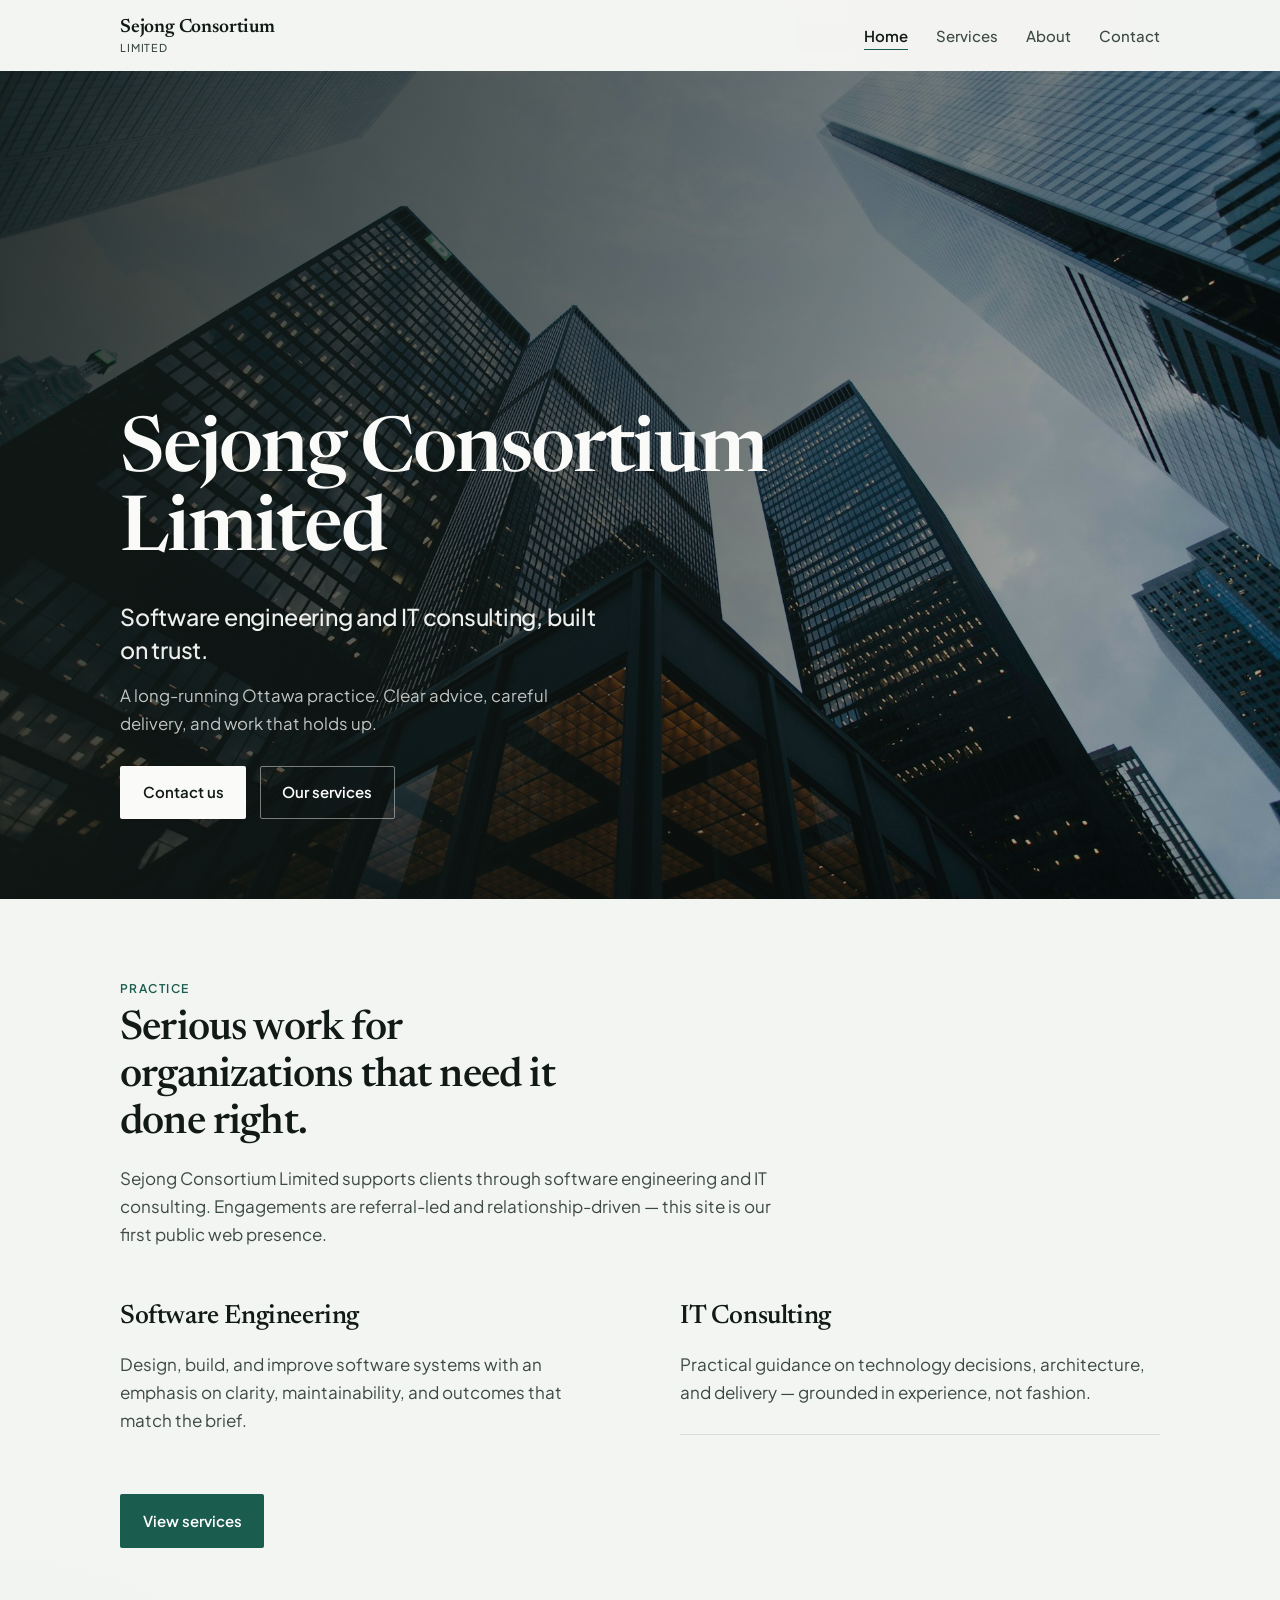
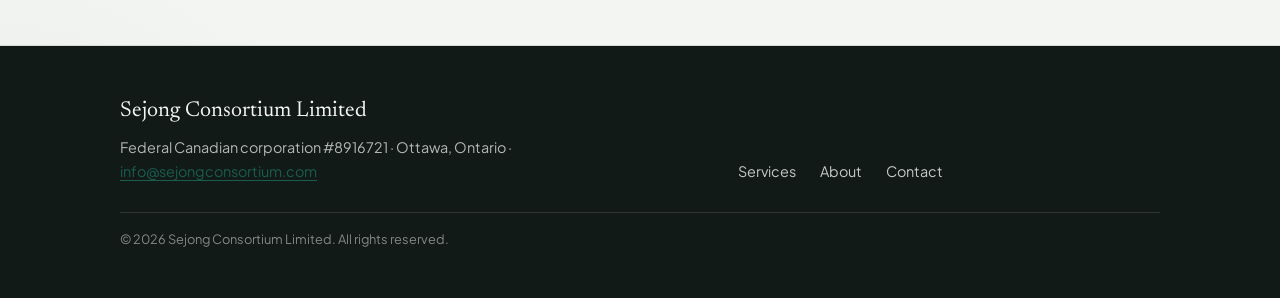
==== index.html @ 452aafc7 "Add Sejong Consortium corporate static site for GitHub Pages Plain HTML/CSS/JS marketing site (Home," ====
<!DOCTYPE html>
<html lang="en">
  <head>
    <meta charset="utf-8" />
    <meta name="viewport" content="width=device-width, initial-scale=1" />
    <title>Sejong Consortium Limited — Software Engineering &amp; IT Consulting</title>
    <meta
      name="description"
      content="Sejong Consortium Limited provides software engineering and IT consulting from Ottawa, Ontario. Federal Canadian corporation #8916721."
    />
    <link rel="canonical" href="https://sejongconsortium.com/" />
    <link rel="preconnect" href="https://fonts.googleapis.com" />
    <link rel="preconnect" href="https://fonts.gstatic.com" crossorigin />
    <link
      href="https://fonts.googleapis.com/css2?family=Newsreader:opsz,wght@6..72,500;6..72,550;6..72,600&family=Plus+Jakarta+Sans:wght@400;500;600;700&display=swap"
      rel="stylesheet"
    />
    <link rel="stylesheet" href="css/styles.css" />
  </head>
  <body>
    <a class="skip-link" href="#main">Skip to content</a>
    <header class="site-header">
      <div class="header-inner">
        <a class="logo" href="index.html">
          Sejong Consortium
          <span>Limited</span>
        </a>
        <button
          class="nav-toggle"
          type="button"
          aria-expanded="false"
          aria-controls="site-nav"
        >
          Menu
        </button>
        <nav class="site-nav" id="site-nav" aria-label="Primary">
          <ul>
            <li><a href="index.html" aria-current="page">Home</a></li>
            <li><a href="services.html">Services</a></li>
            <li><a href="about.html">About</a></li>
            <li><a href="contact.html">Contact</a></li>
          </ul>
        </nav>
      </div>
    </header>

    <main id="main">
      <section class="hero" aria-label="Introduction">
        <div class="hero-media">
          <img
            src="assets/hero.jpg"
            alt="Modern glass office architecture against a clear sky"
            width="2000"
            height="1333"
            fetchpriority="high"
          />
        </div>
        <div class="hero-content">
          <p class="hero-brand">Sejong Consortium Limited</p>
          <h1>Software engineering and IT consulting, built on trust.</h1>
          <p class="hero-lead">
            A long-running Ottawa practice. Clear advice, careful delivery, and
            work that holds up.
          </p>
          <div class="cta-row">
            <a class="btn btn-primary" href="contact.html">Contact us</a>
            <a class="btn btn-ghost" href="services.html">Our services</a>
          </div>
        </div>
      </section>

      <section class="section">
        <p class="section-label">Practice</p>
        <h2>Serious work for organizations that need it done right.</h2>
        <p class="section-intro">
          Sejong Consortium Limited supports clients through software
          engineering and IT consulting. Engagements are referral-led and
          relationship-driven — this site is our first public web presence.
        </p>
        <div class="split">
          <div class="service-block" style="border-top: none; padding-top: 0">
            <h3>Software Engineering</h3>
            <p>
              Design, build, and improve software systems with an emphasis on
              clarity, maintainability, and outcomes that match the brief.
            </p>
          </div>
          <div class="service-block" style="border-top: none; padding-top: 0">
            <h3>IT Consulting</h3>
            <p>
              Practical guidance on technology decisions, architecture, and
              delivery — grounded in experience, not fashion.
            </p>
          </div>
        </div>
        <p style="margin-top: 2rem">
          <a class="btn btn-accent" href="services.html">View services</a>
        </p>
      </section>
    </main>

    <footer class="site-footer">
      <div class="footer-inner">
        <div>
          <p class="footer-brand">Sejong Consortium Limited</p>
          <p class="footer-meta">
            Federal Canadian corporation #8916721 · Ottawa, Ontario ·
            <a href="mailto:info@sejongconsortium.com">info@sejongconsortium.com</a>
          </p>
        </div>
        <nav class="footer-links" aria-label="Footer">
          <a href="services.html">Services</a>
          <a href="about.html">About</a>
          <a href="contact.html">Contact</a>
        </nav>
        <p class="footer-copy">
          © <span id="y"></span> Sejong Consortium Limited. All rights reserved.
        </p>
      </div>
    </footer>
    <script>
      document.getElementById("y").textContent = new Date().getFullYear();
    </script>
    <script src="js/main.js" defer></script>
  </body>
</html>
---- css/styles.css ----
/* Sejong Consortium Limited — site styles */

:root {
  --ink: #121a17;
  --ink-muted: #3d4a44;
  --paper: #f3f5f2;
  --paper-elevated: #fafbf9;
  --line: #d5dbd6;
  --accent: #1a5c4e;
  --accent-hover: #13463b;
  --accent-soft: #e4efeb;
  --hero-overlay: linear-gradient(
    105deg,
    rgba(18, 26, 23, 0.88) 0%,
    rgba(18, 26, 23, 0.62) 48%,
    rgba(18, 26, 23, 0.28) 100%
  );
  --font-display: "Newsreader", "Times New Roman", serif;
  --font-body: "Plus Jakarta Sans", "Segoe UI", sans-serif;
  --space-xs: 0.5rem;
  --space-sm: 1rem;
  --space-md: 1.75rem;
  --space-lg: 3rem;
  --space-xl: 5rem;
  --space-2xl: 7.5rem;
  --max: 68rem;
  --radius: 2px;
  --focus: 0 0 0 3px rgba(26, 92, 78, 0.45);
  --ease: cubic-bezier(0.22, 1, 0.36, 1);
}

*,
*::before,
*::after {
  box-sizing: border-box;
}

html {
  scroll-behavior: smooth;
}

@media (prefers-reduced-motion: reduce) {
  html {
    scroll-behavior: auto;
  }

  *,
  *::before,
  *::after {
    animation-duration: 0.01ms !important;
    animation-iteration-count: 1 !important;
    transition-duration: 0.01ms !important;
  }
}

body {
  margin: 0;
  font-family: var(--font-body);
  font-size: 1.0625rem;
  line-height: 1.65;
  color: var(--ink);
  background:
    radial-gradient(ellipse 80% 50% at 100% 0%, rgba(26, 92, 78, 0.07), transparent 55%),
    radial-gradient(ellipse 60% 40% at 0% 100%, rgba(18, 26, 23, 0.04), transparent 50%),
    var(--paper);
  min-height: 100vh;
  display: flex;
  flex-direction: column;
}

img {
  max-width: 100%;
  height: auto;
  display: block;
}

a {
  color: var(--accent);
  text-decoration-thickness: 1px;
  text-underline-offset: 0.18em;
}

a:hover {
  color: var(--accent-hover);
}

a:focus-visible,
button:focus-visible {
  outline: none;
  box-shadow: var(--focus);
}

.skip-link {
  position: absolute;
  left: var(--space-sm);
  top: -100px;
  z-index: 1000;
  background: var(--ink);
  color: var(--paper);
  padding: 0.75rem 1rem;
  font-weight: 600;
}

.skip-link:focus {
  top: var(--space-sm);
}

.site-header {
  position: sticky;
  top: 0;
  z-index: 50;
  background: rgba(243, 245, 242, 0.92);
  backdrop-filter: blur(10px);
  border-bottom: 1px solid transparent;
  transition: border-color 0.3s var(--ease), background 0.3s var(--ease);
}

.site-header.is-scrolled {
  border-bottom-color: var(--line);
}

.header-inner {
  max-width: var(--max);
  margin: 0 auto;
  padding: 1rem 1.5rem;
  display: flex;
  align-items: center;
  justify-content: space-between;
  gap: var(--space-md);
}

.logo {
  font-family: var(--font-display);
  font-size: 1.2rem;
  font-weight: 600;
  letter-spacing: -0.01em;
  color: var(--ink);
  text-decoration: none;
  line-height: 1.2;
}

.logo span {
  display: block;
  font-family: var(--font-body);
  font-size: 0.68rem;
  font-weight: 500;
  letter-spacing: 0.08em;
  text-transform: uppercase;
  color: var(--ink-muted);
  margin-top: 0.15rem;
}

.nav-toggle {
  display: none;
  background: transparent;
  border: 1px solid var(--line);
  border-radius: var(--radius);
  padding: 0.55rem 0.75rem;
  font: inherit;
  font-size: 0.875rem;
  font-weight: 600;
  color: var(--ink);
  cursor: pointer;
}

.site-nav ul {
  list-style: none;
  margin: 0;
  padding: 0;
  display: flex;
  gap: 1.75rem;
  align-items: center;
}

.site-nav a {
  color: var(--ink-muted);
  text-decoration: none;
  font-size: 0.9375rem;
  font-weight: 500;
  position: relative;
}

.site-nav a::after {
  content: "";
  position: absolute;
  left: 0;
  bottom: -0.3rem;
  width: 100%;
  height: 1px;
  background: var(--accent);
  transform: scaleX(0);
  transform-origin: left;
  transition: transform 0.35s var(--ease);
}

.site-nav a:hover,
.site-nav a[aria-current="page"] {
  color: var(--ink);
}

.site-nav a:hover::after,
.site-nav a[aria-current="page"]::after {
  transform: scaleX(1);
}

.site-nav a[aria-current="page"] {
  font-weight: 600;
}

main {
  flex: 1;
}

.hero {
  position: relative;
  min-height: min(92vh, 52rem);
  display: flex;
  align-items: flex-end;
  color: var(--paper-elevated);
  overflow: hidden;
}

.hero-media {
  position: absolute;
  inset: 0;
  z-index: 0;
}

.hero-media img {
  width: 100%;
  height: 100%;
  object-fit: cover;
  object-position: center 40%;
  transform: scale(1.04);
  animation: hero-drift 28s var(--ease) infinite alternate;
}

@keyframes hero-drift {
  from {
    transform: scale(1.04) translate3d(0, 0, 0);
  }
  to {
    transform: scale(1.1) translate3d(-1.5%, -1%, 0);
  }
}

.hero-media::after {
  content: "";
  position: absolute;
  inset: 0;
  background: var(--hero-overlay);
}

.hero-content {
  position: relative;
  z-index: 1;
  width: 100%;
  max-width: var(--max);
  margin: 0 auto;
  padding: var(--space-2xl) 1.5rem var(--space-xl);
}

.hero-brand {
  font-family: var(--font-display);
  font-size: clamp(2.6rem, 6.5vw, 4.75rem);
  font-weight: 550;
  line-height: 1.05;
  letter-spacing: -0.025em;
  margin: 0 0 var(--space-md);
  max-width: 14ch;
  opacity: 0;
  animation: rise 0.9s var(--ease) 0.1s forwards;
}

.hero h1 {
  font-family: var(--font-body);
  font-size: clamp(1.15rem, 2.2vw, 1.45rem);
  font-weight: 500;
  line-height: 1.4;
  letter-spacing: -0.01em;
  margin: 0 0 var(--space-sm);
  max-width: 28ch;
  color: rgba(250, 251, 249, 0.95);
  opacity: 0;
  animation: rise 0.9s var(--ease) 0.25s forwards;
}

.hero-lead {
  margin: 0 0 var(--space-md);
  max-width: 36ch;
  font-size: 1.05rem;
  color: rgba(243, 245, 242, 0.78);
  opacity: 0;
  animation: rise 0.9s var(--ease) 0.4s forwards;
}

.cta-row {
  display: flex;
  flex-wrap: wrap;
  gap: 0.85rem;
  opacity: 0;
  animation: rise 0.9s var(--ease) 0.55s forwards;
}

@keyframes rise {
  from {
    opacity: 0;
    transform: translateY(1.1rem);
  }
  to {
    opacity: 1;
    transform: translateY(0);
  }
}

.btn {
  display: inline-flex;
  align-items: center;
  justify-content: center;
  gap: 0.4rem;
  padding: 0.85rem 1.35rem;
  font: inherit;
  font-size: 0.9375rem;
  font-weight: 600;
  text-decoration: none;
  border-radius: var(--radius);
  border: 1px solid transparent;
  cursor: pointer;
  transition: background 0.25s var(--ease), color 0.25s var(--ease), border-color 0.25s var(--ease), transform 0.25s var(--ease);
}

.btn:hover {
  transform: translateY(-1px);
}

.btn-primary {
  background: var(--paper-elevated);
  color: var(--ink);
}

.btn-primary:hover {
  background: #fff;
  color: var(--ink);
}

.btn-ghost {
  background: transparent;
  color: var(--paper-elevated);
  border-color: rgba(250, 251, 249, 0.45);
}

.btn-ghost:hover {
  background: rgba(250, 251, 249, 0.1);
  color: #fff;
  border-color: rgba(250, 251, 249, 0.75);
}

.btn-accent {
  background: var(--accent);
  color: #fff;
}

.btn-accent:hover {
  background: var(--accent-hover);
  color: #fff;
}

.section {
  max-width: var(--max);
  margin: 0 auto;
  padding: var(--space-xl) 1.5rem;
}

.section-tight {
  padding-top: var(--space-lg);
  padding-bottom: var(--space-lg);
}

.section-label {
  font-size: 0.75rem;
  font-weight: 600;
  letter-spacing: 0.12em;
  text-transform: uppercase;
  color: var(--accent);
  margin: 0 0 var(--space-xs);
}

.section h2 {
  font-family: var(--font-display);
  font-size: clamp(1.85rem, 3.5vw, 2.55rem);
  font-weight: 550;
  letter-spacing: -0.02em;
  line-height: 1.15;
  margin: 0 0 var(--space-sm);
  max-width: 20ch;
}

.section-intro {
  margin: 0 0 var(--space-lg);
  max-width: 42rem;
  color: var(--ink-muted);
  font-size: 1.0625rem;
}

.page-hero {
  border-bottom: 1px solid var(--line);
  background:
    linear-gradient(180deg, rgba(26, 92, 78, 0.06), transparent 70%),
    var(--paper-elevated);
}

.page-hero .section {
  padding-top: var(--space-xl);
  padding-bottom: var(--space-lg);
}

.page-hero h1 {
  font-family: var(--font-display);
  font-size: clamp(2.2rem, 5vw, 3.4rem);
  font-weight: 550;
  letter-spacing: -0.025em;
  line-height: 1.1;
  margin: 0 0 var(--space-sm);
}

.page-hero p {
  margin: 0;
  max-width: 38rem;
  color: var(--ink-muted);
  font-size: 1.1rem;
}

.split {
  display: grid;
  gap: var(--space-lg);
}

@media (min-width: 800px) {
  .split {
    grid-template-columns: 1fr 1fr;
    gap: var(--space-xl);
    align-items: start;
  }
}

.service-block {
  padding: var(--space-md) 0;
  border-top: 1px solid var(--line);
}

.service-block:last-child {
  border-bottom: 1px solid var(--line);
}

.service-block h3 {
  font-family: var(--font-display);
  font-size: 1.65rem;
  font-weight: 550;
  letter-spacing: -0.015em;
  margin: 0 0 0.65rem;
}

.service-block p {
  margin: 0;
  color: var(--ink-muted);
  max-width: 40rem;
}

.fact-list {
  list-style: none;
  margin: 0;
  padding: 0;
  border-top: 1px solid var(--line);
}

.fact-list li {
  display: grid;
  gap: 0.35rem;
  padding: 1.15rem 0;
  border-bottom: 1px solid var(--line);
}

@media (min-width: 640px) {
  .fact-list li {
    grid-template-columns: 11rem 1fr;
    gap: 1.5rem;
    align-items: baseline;
  }
}

.fact-list dt,
.fact-label {
  font-size: 0.8rem;
  font-weight: 600;
  letter-spacing: 0.06em;
  text-transform: uppercase;
  color: var(--ink-muted);
}

.fact-list dd,
.fact-value {
  margin: 0;
  font-size: 1.05rem;
}

.contact-panel {
  max-width: 36rem;
}

.contact-panel p {
  color: var(--ink-muted);
  margin: 0 0 var(--space-md);
}

.contact-email {
  font-family: var(--font-display);
  font-size: clamp(1.4rem, 3vw, 1.85rem);
  font-weight: 550;
  color: var(--ink);
  text-decoration: none;
  border-bottom: 1px solid var(--line);
  transition: border-color 0.25s var(--ease), color 0.25s var(--ease);
}

.contact-email:hover {
  color: var(--accent);
  border-bottom-color: var(--accent);
}

.address-block {
  margin-top: var(--space-lg);
  padding-top: var(--space-md);
  border-top: 1px solid var(--line);
  color: var(--ink-muted);
  font-size: 0.975rem;
}

.address-block strong {
  display: block;
  color: var(--ink);
  font-weight: 600;
  margin-bottom: 0.35rem;
}

.site-footer {
  margin-top: auto;
  border-top: 1px solid var(--line);
  background: var(--ink);
  color: rgba(243, 245, 242, 0.72);
}

.footer-inner {
  max-width: var(--max);
  margin: 0 auto;
  padding: var(--space-lg) 1.5rem;
  display: grid;
  gap: var(--space-md);
}

@media (min-width: 720px) {
  .footer-inner {
    grid-template-columns: 1.4fr 1fr;
    align-items: end;
  }
}

.footer-brand {
  font-family: var(--font-display);
  font-size: 1.35rem;
  color: var(--paper);
  margin: 0 0 0.4rem;
}

.footer-meta {
  margin: 0;
  font-size: 0.9rem;
  max-width: 32rem;
}

.footer-links {
  display: flex;
  flex-wrap: wrap;
  gap: 1rem 1.5rem;
}

.footer-links a {
  color: rgba(243, 245, 242, 0.8);
  text-decoration: none;
  font-size: 0.9rem;
}

.footer-links a:hover {
  color: #fff;
}

.footer-copy {
  grid-column: 1 / -1;
  margin: 0;
  padding-top: var(--space-sm);
  border-top: 1px solid rgba(243, 245, 242, 0.12);
  font-size: 0.8rem;
  color: rgba(243, 245, 242, 0.5);
}

.prose {
  max-width: 40rem;
}

.prose p {
  margin: 0 0 1.1rem;
  color: var(--ink-muted);
}

.prose p:last-child {
  margin-bottom: 0;
}

@media (max-width: 760px) {
  .nav-toggle {
    display: inline-flex;
  }

  .site-nav {
    position: absolute;
    left: 0;
    right: 0;
    top: 100%;
    background: var(--paper-elevated);
    border-bottom: 1px solid var(--line);
    padding: 0.5rem 1.5rem 1.25rem;
    display: none;
  }

  .site-nav.is-open {
    display: block;
  }

  .site-nav ul {
    flex-direction: column;
    align-items: flex-start;
    gap: 1rem;
  }
}
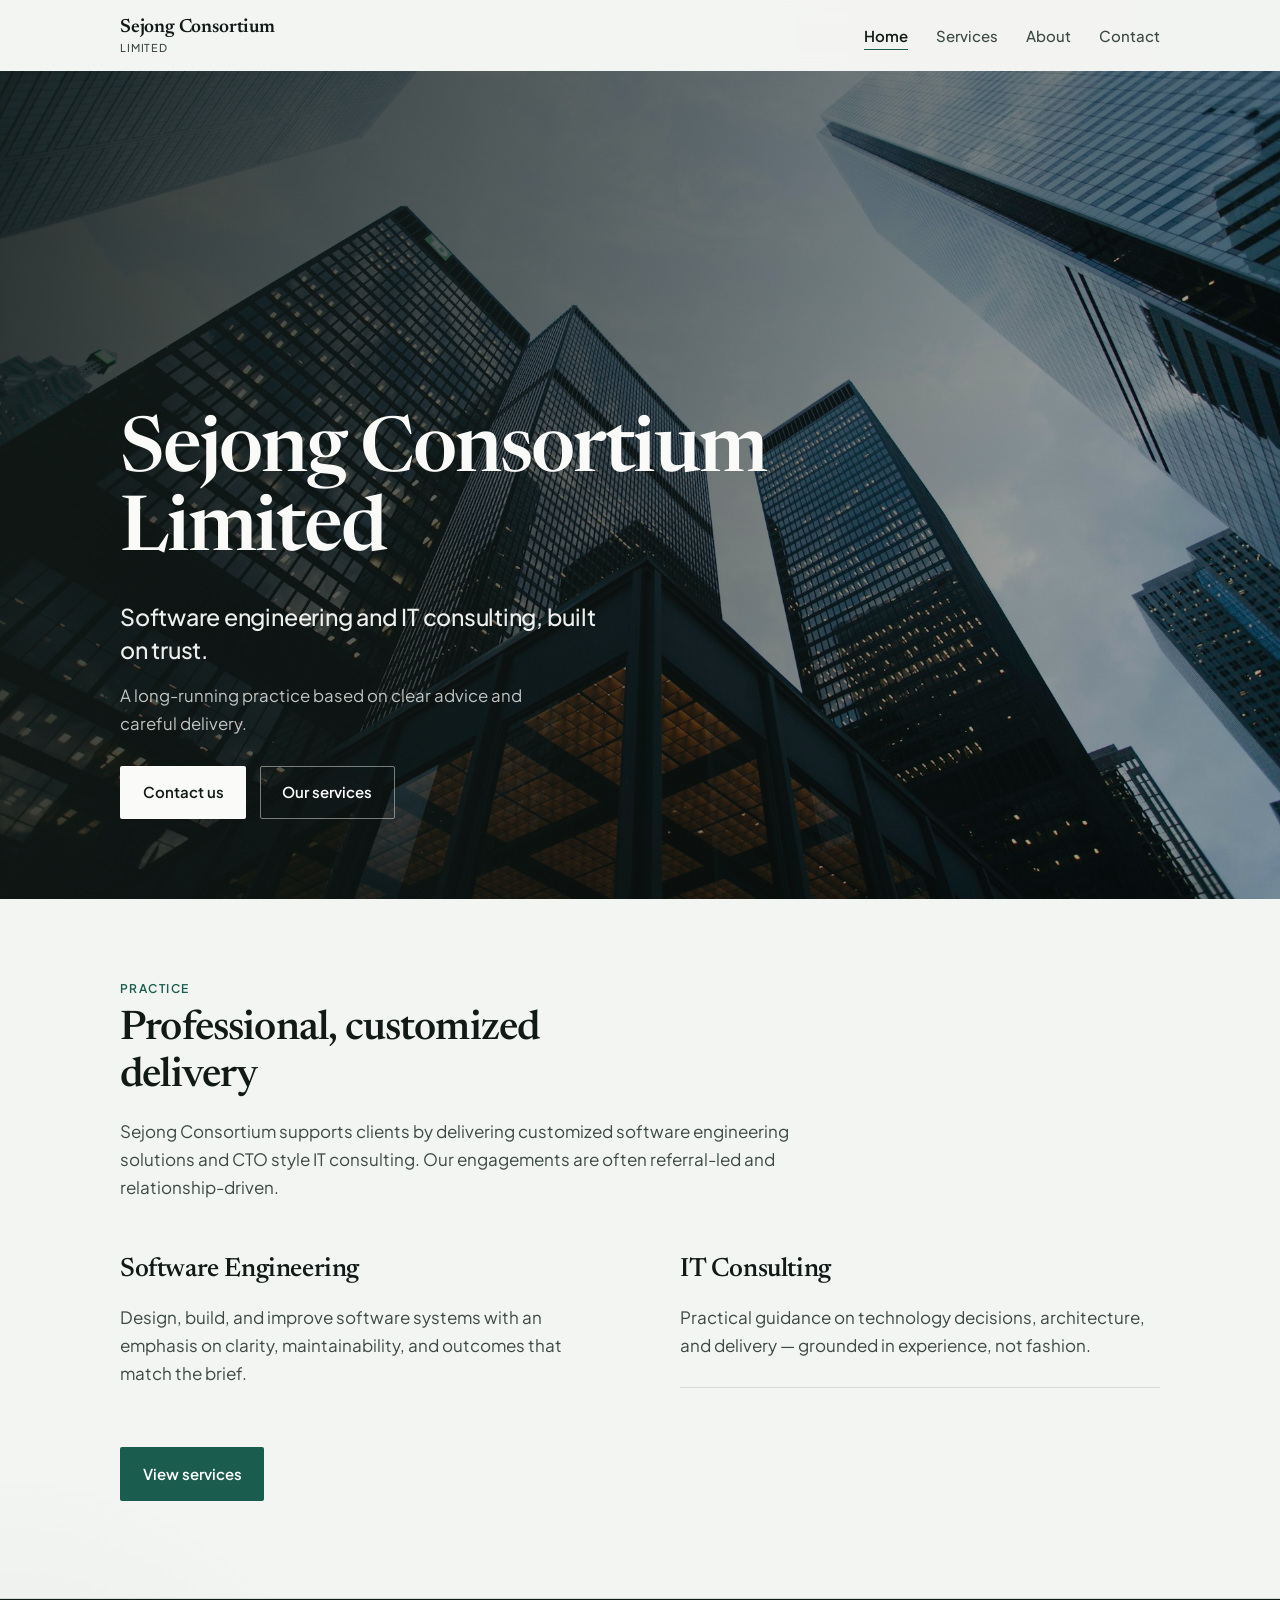
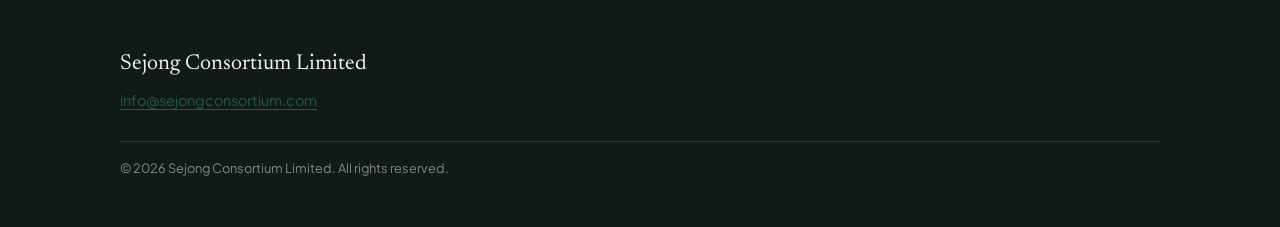
==== commit 40a76947: "Apply Hudson home copy and minimal footer edits Update Home hero/practice copy per review, and strip" ====
--- a/index.html
+++ b/index.html
@@ -59,8 +59,7 @@
           <p class="hero-brand">Sejong Consortium Limited</p>
           <h1>Software engineering and IT consulting, built on trust.</h1>
           <p class="hero-lead">
-            A long-running Ottawa practice. Clear advice, careful delivery, and
-            work that holds up.
+            A long-running practice based on clear advice and careful delivery.
           </p>
           <div class="cta-row">
             <a class="btn btn-primary" href="contact.html">Contact us</a>
@@ -71,11 +70,11 @@
 
       <section class="section">
         <p class="section-label">Practice</p>
-        <h2>Serious work for organizations that need it done right.</h2>
+        <h2>Professional, customized delivery</h2>
         <p class="section-intro">
-          Sejong Consortium Limited supports clients through software
-          engineering and IT consulting. Engagements are referral-led and
-          relationship-driven — this site is our first public web presence.
+          Sejong Consortium supports clients by delivering customized software
+          engineering solutions and CTO style IT consulting. Our engagements are
+          often referral-led and relationship-driven.
         </p>
         <div class="split">
           <div class="service-block" style="border-top: none; padding-top: 0">
@@ -104,15 +103,9 @@
         <div>
           <p class="footer-brand">Sejong Consortium Limited</p>
           <p class="footer-meta">
-            Federal Canadian corporation #8916721 · Ottawa, Ontario ·
             <a href="mailto:info@sejongconsortium.com">info@sejongconsortium.com</a>
           </p>
         </div>
-        <nav class="footer-links" aria-label="Footer">
-          <a href="services.html">Services</a>
-          <a href="about.html">About</a>
-          <a href="contact.html">Contact</a>
-        </nav>
         <p class="footer-copy">
           © <span id="y"></span> Sejong Consortium Limited. All rights reserved.
         </p>
--- a/css/styles.css
+++ b/css/styles.css
@@ -557,13 +557,6 @@
   gap: var(--space-md);
 }
 
-@media (min-width: 720px) {
-  .footer-inner {
-    grid-template-columns: 1.4fr 1fr;
-    align-items: end;
-  }
-}
-
 .footer-brand {
   font-family: var(--font-display);
   font-size: 1.35rem;
@@ -577,24 +570,7 @@
   max-width: 32rem;
 }
 
-.footer-links {
-  display: flex;
-  flex-wrap: wrap;
-  gap: 1rem 1.5rem;
-}
-
-.footer-links a {
-  color: rgba(243, 245, 242, 0.8);
-  text-decoration: none;
-  font-size: 0.9rem;
-}
-
-.footer-links a:hover {
-  color: #fff;
-}
-
 .footer-copy {
-  grid-column: 1 / -1;
   margin: 0;
   padding-top: var(--space-sm);
   border-top: 1px solid rgba(243, 245, 242, 0.12);
